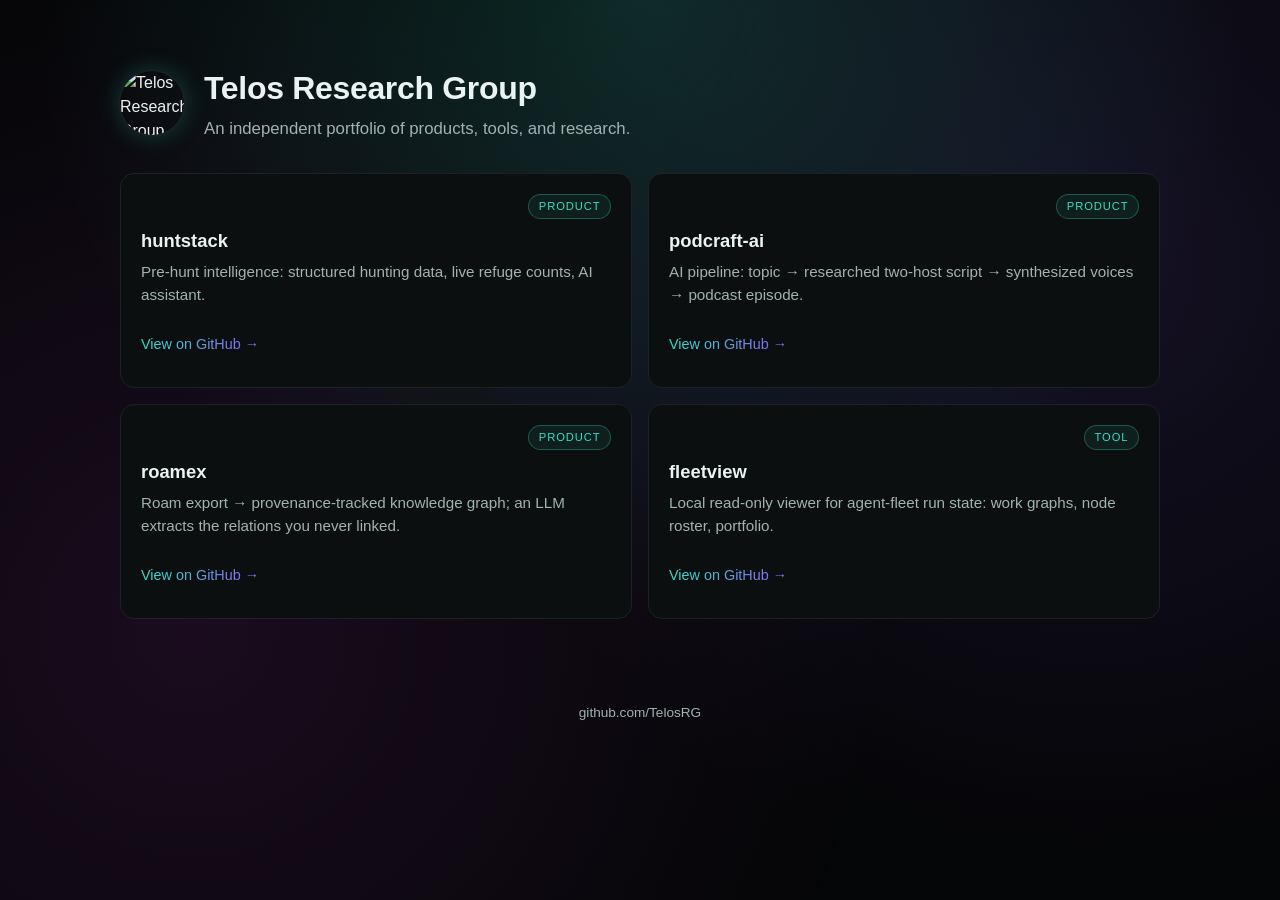
==== index.html @ d42a4d77 "Initial scaffold" ====
<!doctype html>
<html lang="en">
<head>
  <meta charset="UTF-8" />
  <meta name="viewport" content="width=device-width, initial-scale=1" />
  <title>Telos Research Group</title>
  <meta name="description" content="Telos Research Group — a portfolio of independent products and tools." />
  <link rel="icon" href="https://avatars.githubusercontent.com/u/323324518?v=4" />
  <link rel="stylesheet" href="styles.css" />
</head>
<body>
  <div class="glow" aria-hidden="true"></div>

  <header class="site-header">
    <img
      class="mark"
      src="https://avatars.githubusercontent.com/u/323324518?v=4"
      alt="Telos Research Group mark"
      width="56"
      height="56"
    />
    <div class="header-text">
      <h1>Telos Research Group</h1>
      <p class="tagline">An independent portfolio of products, tools, and research.</p>
    </div>
  </header>

  <main>
    <section class="cards" aria-label="Portfolio">
      <a class="card" href="https://github.com/njcurtis3/huntstack" target="_blank" rel="noopener">
        <div class="card-top">
          <span class="card-kind">product</span>
        </div>
        <h2>huntstack</h2>
        <p>Pre-hunt intelligence: structured hunting data, live refuge counts, AI assistant.</p>
        <span class="card-link">View on GitHub &rarr;</span>
      </a>

      <a class="card" href="https://github.com/njcurtis3/podcraft-ai" target="_blank" rel="noopener">
        <div class="card-top">
          <span class="card-kind">product</span>
        </div>
        <h2>podcraft-ai</h2>
        <p>AI pipeline: topic &rarr; researched two-host script &rarr; synthesized voices &rarr; podcast episode.</p>
        <span class="card-link">View on GitHub &rarr;</span>
      </a>

      <a class="card" href="https://github.com/njcurtis3/roamex" target="_blank" rel="noopener">
        <div class="card-top">
          <span class="card-kind">product</span>
        </div>
        <h2>roamex</h2>
        <p>Roam export &rarr; provenance-tracked knowledge graph; an LLM extracts the relations you never linked.</p>
        <span class="card-link">View on GitHub &rarr;</span>
      </a>

      <a class="card" href="https://github.com/njcurtis3/fleetview" target="_blank" rel="noopener">
        <div class="card-top">
          <span class="card-kind">tool</span>
        </div>
        <h2>fleetview</h2>
        <p>Local read-only viewer for agent-fleet run state: work graphs, node roster, portfolio.</p>
        <span class="card-link">View on GitHub &rarr;</span>
      </a>
    </section>
  </main>

  <footer class="site-footer">
    <a href="https://github.com/TelosRG" target="_blank" rel="noopener">github.com/TelosRG</a>
  </footer>
</body>
</html>
---- styles.css ----
:root {
  --bg: #050607;
  --bg-raised: #0c0f10;
  --border: #1c2224;
  --text: #e9f3f1;
  --text-dim: #9fb3af;
  --teal: #35e0c4;
  --violet: #8b5cf6;
  --magenta: #d946ef;
  --focus: #6ee7d9;
}

* {
  box-sizing: border-box;
}

html {
  color-scheme: dark;
}

body {
  margin: 0;
  background: var(--bg);
  color: var(--text);
  font-family: -apple-system, BlinkMacSystemFont, "Segoe UI", Roboto, Helvetica, Arial, sans-serif;
  font-size: 16px;
  line-height: 1.5;
  min-height: 100dvh;
  position: relative;
  overflow-x: hidden;
}

/* base — 360px layout, no media query */

.glow {
  position: fixed;
  inset: 0;
  z-index: 0;
  pointer-events: none;
  background:
    radial-gradient(circle at 50% 0%, rgba(53, 224, 196, 0.16), transparent 55%),
    radial-gradient(circle at 85% 30%, rgba(139, 92, 246, 0.12), transparent 50%),
    radial-gradient(circle at 15% 70%, rgba(217, 70, 239, 0.10), transparent 55%);
}

.site-header,
main,
.site-footer {
  position: relative;
  z-index: 1;
}

.site-header {
  display: flex;
  align-items: center;
  gap: 1rem;
  padding: 2rem 1.25rem 1.5rem;
  max-width: 960px;
  margin: 0 auto;
}

.mark {
  border-radius: 50%;
  flex: none;
  box-shadow: 0 0 0 1px var(--border), 0 0 24px rgba(53, 224, 196, 0.25);
}

.header-text h1 {
  margin: 0;
  font-size: 1.4rem;
  font-weight: 600;
  letter-spacing: -0.01em;
}

.tagline {
  margin: 0.25rem 0 0;
  color: var(--text-dim);
  font-size: 0.95rem;
}

main {
  max-width: 960px;
  margin: 0 auto;
  padding: 0.5rem 1.25rem 3rem;
}

.cards {
  display: grid;
  grid-template-columns: 1fr;
  gap: 1rem;
}

.card {
  display: block;
  background: var(--bg-raised);
  border: 1px solid var(--border);
  border-radius: 14px;
  padding: 1.25rem;
  text-decoration: none;
  color: inherit;
  transition: border-color 0.15s ease, transform 0.15s ease, box-shadow 0.15s ease;
}

.card:hover,
.card:focus-visible {
  border-color: var(--teal);
  box-shadow: 0 0 0 1px var(--teal), 0 8px 28px rgba(53, 224, 196, 0.12);
}

.card:focus-visible {
  outline: 2px solid var(--focus);
  outline-offset: 3px;
}

.card:active {
  transform: translateY(1px);
}

.card-top {
  display: flex;
  justify-content: flex-end;
  margin-bottom: 0.5rem;
}

.card-kind {
  font-size: 0.7rem;
  text-transform: uppercase;
  letter-spacing: 0.08em;
  color: var(--teal);
  background: rgba(53, 224, 196, 0.08);
  border: 1px solid rgba(53, 224, 196, 0.3);
  border-radius: 999px;
  padding: 0.2rem 0.6rem;
}

.card h2 {
  margin: 0 0 0.4rem;
  font-size: 1.15rem;
  font-weight: 600;
}

.card p {
  margin: 0 0 1rem;
  color: var(--text-dim);
  font-size: 0.95rem;
}

.card-link {
  display: inline-block;
  min-height: 44px;
  display: inline-flex;
  align-items: center;
  font-size: 0.9rem;
  font-weight: 500;
  background: linear-gradient(90deg, var(--teal), var(--violet));
  -webkit-background-clip: text;
  background-clip: text;
  color: transparent;
}

.site-footer {
  max-width: 960px;
  margin: 0 auto;
  padding: 1.5rem 1.25rem 2.5rem;
  text-align: center;
}

.site-footer a {
  color: var(--text-dim);
  text-decoration: none;
  font-size: 0.85rem;
  min-height: 44px;
  display: inline-flex;
  align-items: center;
  justify-content: center;
  padding: 0 0.5rem;
}

.site-footer a:hover,
.site-footer a:focus-visible {
  color: var(--teal);
}

.site-footer a:focus-visible {
  outline: 2px solid var(--focus);
  outline-offset: 3px;
  border-radius: 4px;
}

/* tablet and up — layout may add columns */
@media (min-width: 768px) {
  .site-header {
    padding-top: 3rem;
  }

  .header-text h1 {
    font-size: 1.75rem;
  }

  .cards {
    grid-template-columns: repeat(2, 1fr);
  }
}

/* desktop */
@media (min-width: 1024px) {
  .site-header {
    padding-top: 4rem;
    gap: 1.25rem;
  }

  .mark {
    width: 64px;
    height: 64px;
  }

  .header-text h1 {
    font-size: 2rem;
  }

  .tagline {
    font-size: 1.05rem;
  }
}

/* content cap */
@media (min-width: 1280px) {
  .site-header,
  main,
  .site-footer {
    max-width: 1080px;
  }
}
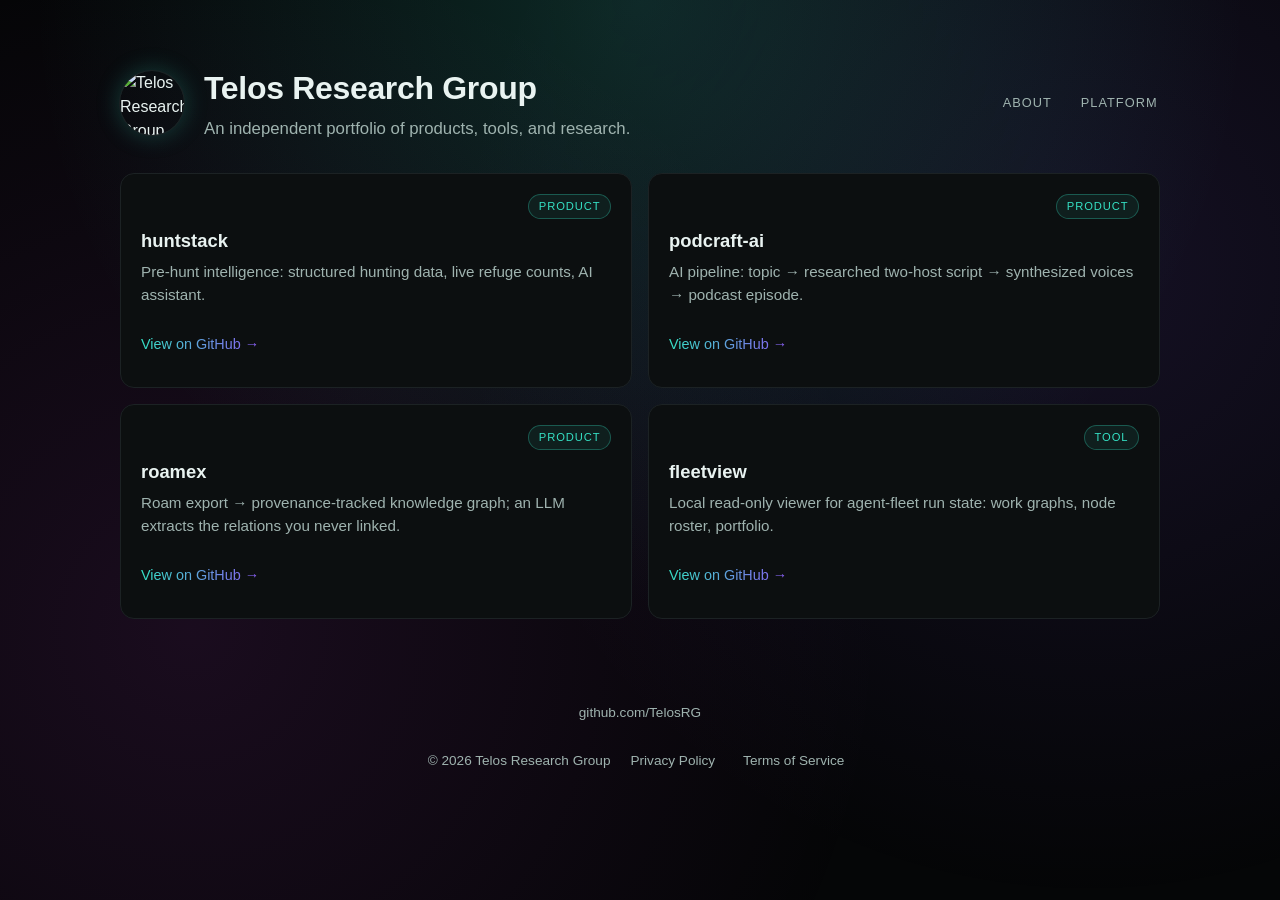
==== commit b9fb789d: "Add About, Platform, and legal pages Grow the site from a single card grid into five static pages sh" ====
--- a/index.html
+++ b/index.html
@@ -23,6 +23,10 @@
       <h1>Telos Research Group</h1>
       <p class="tagline">An independent portfolio of products, tools, and research.</p>
     </div>
+    <nav class="site-nav" aria-label="Main">
+      <a href="about.html">About</a>
+      <a href="platform.html">Platform</a>
+    </nav>
   </header>
 
   <main>
@@ -67,6 +71,11 @@
 
   <footer class="site-footer">
     <a href="https://github.com/TelosRG" target="_blank" rel="noopener">github.com/TelosRG</a>
+    <div class="footer-legal">
+      <span class="copyright">&copy; 2026 Telos Research Group</span>
+      <a href="privacy.html">Privacy Policy</a>
+      <a href="terms.html">Terms of Service</a>
+    </div>
   </footer>
 </body>
 </html>
--- a/styles.css
+++ b/styles.css
@@ -231,3 +231,226 @@
     max-width: 1080px;
   }
 }
+
+/* ---------------------------------------------------------------
+   nav + interior pages (about / platform / privacy / terms)
+   --------------------------------------------------------------- */
+
+.site-header {
+  flex-wrap: wrap;
+}
+
+.site-nav {
+  display: flex;
+  flex-wrap: wrap;
+  gap: 0.25rem 1rem;
+  width: 100%;
+  order: 3;
+  margin-top: 0.25rem;
+}
+
+.site-nav a {
+  color: var(--text-dim);
+  text-decoration: none;
+  font-size: 0.8rem;
+  text-transform: uppercase;
+  letter-spacing: 0.08em;
+  min-height: 44px;
+  display: inline-flex;
+  align-items: center;
+  padding: 0 0.15rem;
+  transition: color 0.15s ease;
+}
+
+.site-nav a:hover,
+.site-nav a:focus-visible {
+  color: var(--teal);
+}
+
+.site-nav a[aria-current="page"] {
+  color: var(--teal);
+}
+
+.site-nav a:focus-visible {
+  outline: 2px solid var(--focus);
+  outline-offset: 3px;
+  border-radius: 4px;
+}
+
+/* the org mark links home on interior pages */
+.mark-link {
+  display: inline-flex;
+  flex: none;
+  border-radius: 50%;
+}
+
+.mark-link:focus-visible {
+  outline: 2px solid var(--focus);
+  outline-offset: 4px;
+}
+
+/* long-form prose */
+
+.prose {
+  max-width: 62ch;
+}
+
+.eyebrow {
+  margin: 0 0 1.25rem;
+  font-size: 0.7rem;
+  text-transform: uppercase;
+  letter-spacing: 0.12em;
+  color: var(--teal);
+}
+
+.lead {
+  margin: 0 0 1.25rem;
+  font-size: 1.15rem;
+  line-height: 1.45;
+  color: var(--text);
+}
+
+.prose p {
+  margin: 0 0 1.1rem;
+  color: var(--text-dim);
+}
+
+.prose ul,
+.prose ol {
+  margin: -0.35rem 0 1.4rem;
+  padding-left: 1.3rem;
+  color: var(--text-dim);
+}
+
+.prose li {
+  margin-bottom: 0.5rem;
+  padding-left: 0.2rem;
+}
+
+.prose h2 {
+  margin: 2.25rem 0 0.75rem;
+  font-size: 1.1rem;
+  font-weight: 600;
+  color: var(--text);
+}
+
+.prose strong {
+  color: var(--text);
+  font-weight: 600;
+}
+
+.prose a {
+  color: var(--teal);
+  text-decoration: underline;
+  text-underline-offset: 3px;
+}
+
+.prose a:hover,
+.prose a:focus-visible {
+  color: var(--focus);
+}
+
+.prose a:focus-visible {
+  outline: 2px solid var(--focus);
+  outline-offset: 3px;
+  border-radius: 3px;
+}
+
+.divider {
+  width: 100%;
+  height: 0;
+  margin: 2.25rem 0;
+  border: 0;
+  border-top: 1px solid var(--border);
+}
+
+.updated {
+  margin: -0.75rem 0 2rem;
+  font-size: 0.75rem;
+  letter-spacing: 0.06em;
+  text-transform: uppercase;
+  color: var(--text-dim);
+}
+
+.contact {
+  margin: 0;
+  font-size: 0.9rem;
+  line-height: 1.9;
+  color: var(--text-dim);
+}
+
+/* the numbered layer stack (platform) */
+
+.layer-stack {
+  margin-top: 2rem;
+  border-top: 1px solid var(--border);
+  max-width: 62ch;
+}
+
+.layer {
+  display: grid;
+  grid-template-columns: 2.25rem 1fr;
+  gap: 0.75rem;
+  padding: 1.25rem 0;
+  border-bottom: 1px solid var(--border);
+}
+
+.layer__number {
+  font-size: 0.7rem;
+  letter-spacing: 0.12em;
+  color: var(--teal);
+  padding-top: 0.35rem;
+}
+
+.layer h2 {
+  margin: 0 0 0.4rem;
+  font-size: 1.05rem;
+  font-weight: 600;
+}
+
+.layer p {
+  margin: 0;
+  color: var(--text-dim);
+  font-size: 0.95rem;
+}
+
+/* footer with legal links */
+
+.site-footer {
+  display: flex;
+  flex-direction: column;
+  align-items: center;
+  gap: 0.25rem;
+}
+
+.footer-legal {
+  display: flex;
+  flex-wrap: wrap;
+  justify-content: center;
+  align-items: center;
+  gap: 0 0.75rem;
+}
+
+.footer-legal .copyright {
+  color: var(--text-dim);
+  font-size: 0.85rem;
+}
+
+@media (min-width: 768px) {
+  .site-nav {
+    order: 0;
+    width: auto;
+    margin-top: 0;
+    margin-left: auto;
+    gap: 1.5rem;
+  }
+
+  .layer {
+    grid-template-columns: 3rem 1fr;
+    gap: 1.5rem;
+  }
+}
+
+.after-stack {
+  margin-top: 2rem;
+}
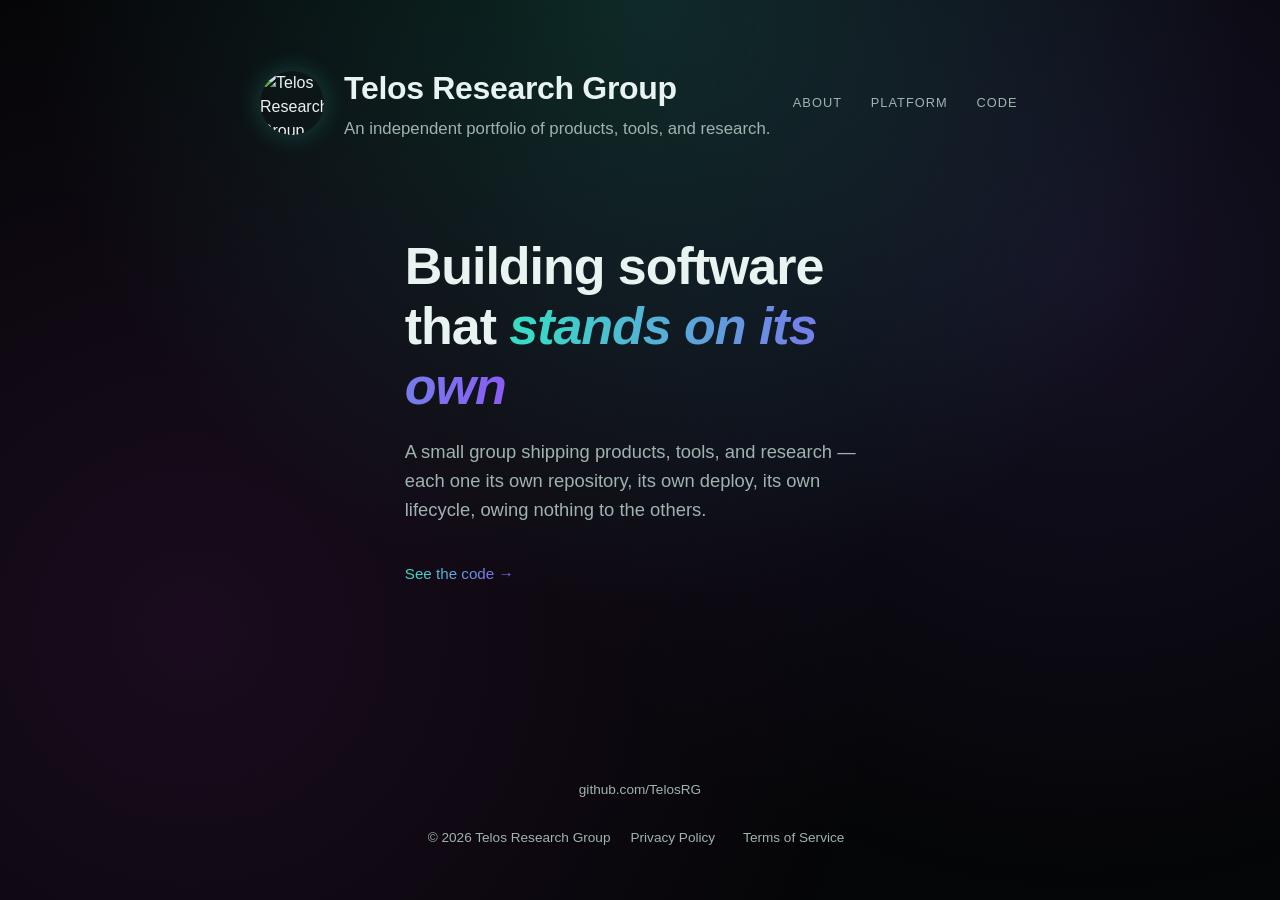
==== commit 8b762751: "Move the portfolio to a Code page, give the front page a hero The front page was the card grid. It i" ====
--- a/index.html
+++ b/index.html
@@ -4,7 +4,7 @@
   <meta charset="UTF-8" />
   <meta name="viewport" content="width=device-width, initial-scale=1" />
   <title>Telos Research Group</title>
-  <meta name="description" content="Telos Research Group — a portfolio of independent products and tools." />
+  <meta name="description" content="Telos Research Group — a portfolio of independent products and tools, each one built to stand on its own." />
   <link rel="icon" href="https://avatars.githubusercontent.com/u/323324518?v=4" />
   <link rel="stylesheet" href="styles.css" />
 </head>
@@ -26,46 +26,15 @@
     <nav class="site-nav" aria-label="Main">
       <a href="about.html">About</a>
       <a href="platform.html">Platform</a>
+      <a href="code.html">Code</a>
     </nav>
   </header>
 
   <main>
-    <section class="cards" aria-label="Portfolio">
-      <a class="card" href="https://github.com/njcurtis3/huntstack" target="_blank" rel="noopener">
-        <div class="card-top">
-          <span class="card-kind">product</span>
-        </div>
-        <h2>huntstack</h2>
-        <p>Pre-hunt intelligence: structured hunting data, live refuge counts, AI assistant.</p>
-        <span class="card-link">View on GitHub &rarr;</span>
-      </a>
-
-      <a class="card" href="https://github.com/njcurtis3/podcraft-ai" target="_blank" rel="noopener">
-        <div class="card-top">
-          <span class="card-kind">product</span>
-        </div>
-        <h2>podcraft-ai</h2>
-        <p>AI pipeline: topic &rarr; researched two-host script &rarr; synthesized voices &rarr; podcast episode.</p>
-        <span class="card-link">View on GitHub &rarr;</span>
-      </a>
-
-      <a class="card" href="https://github.com/njcurtis3/roamex" target="_blank" rel="noopener">
-        <div class="card-top">
-          <span class="card-kind">product</span>
-        </div>
-        <h2>roamex</h2>
-        <p>Roam export &rarr; provenance-tracked knowledge graph; an LLM extracts the relations you never linked.</p>
-        <span class="card-link">View on GitHub &rarr;</span>
-      </a>
-
-      <a class="card" href="https://github.com/njcurtis3/fleetview" target="_blank" rel="noopener">
-        <div class="card-top">
-          <span class="card-kind">tool</span>
-        </div>
-        <h2>fleetview</h2>
-        <p>Local read-only viewer for agent-fleet run state: work graphs, node roster, portfolio.</p>
-        <span class="card-link">View on GitHub &rarr;</span>
-      </a>
+    <section class="hero" aria-label="Introduction">
+      <h2 class="hero__headline">Building software that <em>stands on its own</em></h2>
+      <p class="hero__blurb">A small group shipping products, tools, and research &mdash; each one its own repository, its own deploy, its own lifecycle, owing nothing to the others.</p>
+      <a class="hero__link" href="code.html">See the code &rarr;</a>
     </section>
   </main>
 
--- a/styles.css
+++ b/styles.css
@@ -454,3 +454,127 @@
 .after-stack {
   margin-top: 2rem;
 }
+
+/* ---------------------------------------------------------------
+   front-page hero + interior page intros
+   --------------------------------------------------------------- */
+
+/* the front page is short — keep the footer at the bottom of the
+   viewport instead of floating it under the hero */
+body {
+  display: flex;
+  flex-direction: column;
+}
+
+main {
+  flex: 1 0 auto;
+}
+
+.hero {
+  padding: 2rem 0 3rem;
+}
+
+.hero__headline {
+  max-width: 18ch;
+  margin: 0 0 1.25rem;
+  font-size: 2rem;
+  line-height: 1.15;
+  font-weight: 600;
+  letter-spacing: -0.02em;
+}
+
+.hero__headline em {
+  font-style: italic;
+  background: linear-gradient(90deg, var(--teal), var(--violet));
+  -webkit-background-clip: text;
+  background-clip: text;
+  color: transparent;
+}
+
+.hero__blurb {
+  margin: 0 0 1.75rem;
+  max-width: 46ch;
+  color: var(--text-dim);
+  font-size: 1.05rem;
+  line-height: 1.6;
+}
+
+.hero__link {
+  min-height: 44px;
+  display: inline-flex;
+  align-items: center;
+  font-size: 0.95rem;
+  font-weight: 500;
+  text-decoration: none;
+  background: linear-gradient(90deg, var(--teal), var(--violet));
+  -webkit-background-clip: text;
+  background-clip: text;
+  color: transparent;
+}
+
+.hero__link:hover {
+  text-decoration: underline;
+  text-underline-offset: 4px;
+  text-decoration-color: var(--teal);
+}
+
+.hero__link:focus-visible {
+  outline: 2px solid var(--focus);
+  outline-offset: 3px;
+  border-radius: 4px;
+}
+
+/* intro block above an interior page's content */
+
+.page-intro {
+  max-width: 62ch;
+  margin-bottom: 2rem;
+}
+
+.page-intro__note {
+  margin: 0;
+  color: var(--text-dim);
+  font-size: 0.95rem;
+}
+
+.page-intro__note a {
+  color: var(--teal);
+  text-decoration: underline;
+  text-underline-offset: 3px;
+}
+
+.page-intro__note a:hover,
+.page-intro__note a:focus-visible {
+  color: var(--focus);
+}
+
+.page-intro__note a:focus-visible {
+  outline: 2px solid var(--focus);
+  outline-offset: 3px;
+  border-radius: 3px;
+}
+
+@media (min-width: 768px) {
+  .hero {
+    padding: 3rem 0 4rem;
+  }
+
+  .hero__headline {
+    max-width: 16ch;
+    font-size: 2.75rem;
+  }
+}
+
+@media (min-width: 1024px) {
+  .hero {
+    padding: 4rem 0 5rem;
+  }
+
+  .hero__headline {
+    font-size: 3.25rem;
+  }
+
+  .hero__blurb {
+    font-size: 1.15rem;
+  }
+}
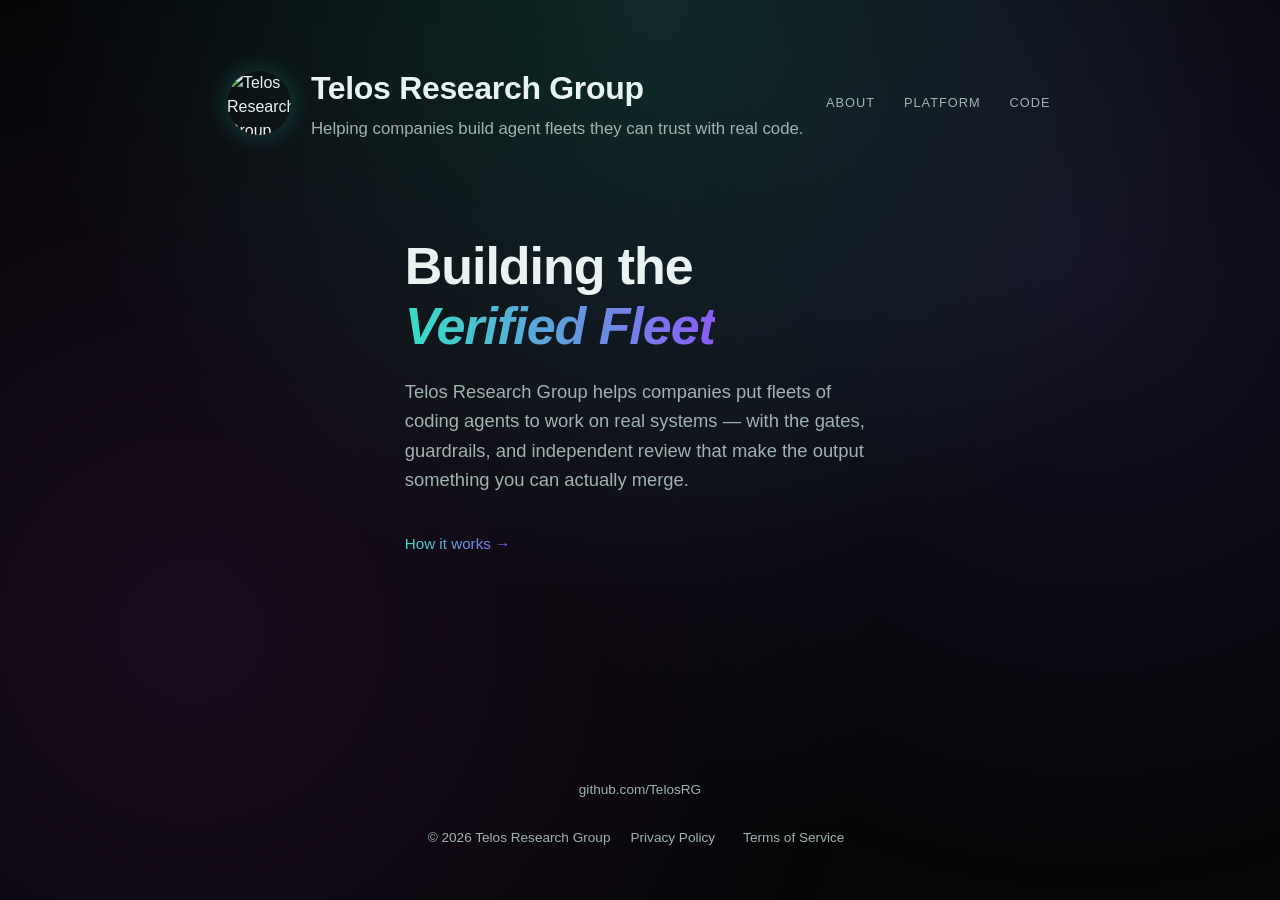
==== commit d053abe7: "Reposition the site around building agent fleets for companies The site read as a holding company fo" ====
--- a/index.html
+++ b/index.html
@@ -4,7 +4,7 @@
   <meta charset="UTF-8" />
   <meta name="viewport" content="width=device-width, initial-scale=1" />
   <title>Telos Research Group</title>
-  <meta name="description" content="Telos Research Group — a portfolio of independent products and tools, each one built to stand on its own." />
+  <meta name="description" content="Telos Research Group helps companies build fleets of coding agents — with the gates, guardrails, and independent review that make the output something you can merge." />
   <link rel="icon" href="https://avatars.githubusercontent.com/u/323324518?v=4" />
   <link rel="stylesheet" href="styles.css" />
 </head>
@@ -21,7 +21,7 @@
     />
     <div class="header-text">
       <h1>Telos Research Group</h1>
-      <p class="tagline">An independent portfolio of products, tools, and research.</p>
+      <p class="tagline">Helping companies build agent fleets they can trust with real code.</p>
     </div>
     <nav class="site-nav" aria-label="Main">
       <a href="about.html">About</a>
@@ -32,9 +32,9 @@
 
   <main>
     <section class="hero" aria-label="Introduction">
-      <h2 class="hero__headline">Building software that <em>stands on its own</em></h2>
-      <p class="hero__blurb">A small group shipping products, tools, and research &mdash; each one its own repository, its own deploy, its own lifecycle, owing nothing to the others.</p>
-      <a class="hero__link" href="code.html">See the code &rarr;</a>
+      <h2 class="hero__headline">Building the <em>Verified Fleet</em></h2>
+      <p class="hero__blurb">Telos Research Group helps companies put fleets of coding agents to work on real systems &mdash; with the gates, guardrails, and independent review that make the output something you can actually merge.</p>
+      <a class="hero__link" href="platform.html">How it works &rarr;</a>
     </section>
   </main>
 
--- a/styles.css
+++ b/styles.css
@@ -578,3 +578,99 @@
     font-size: 1.15rem;
   }
 }
+
+/* ---------------------------------------------------------------
+   featured card, pipeline diagram, section label
+   --------------------------------------------------------------- */
+
+.card--featured {
+  margin-bottom: 2.5rem;
+  border-color: rgba(53, 224, 196, 0.35);
+  background:
+    linear-gradient(180deg, rgba(53, 224, 196, 0.06), transparent 60%),
+    var(--bg-raised);
+}
+
+.card-facts {
+  margin: 0 0 1rem;
+  padding: 0;
+  list-style: none;
+  border-top: 1px solid var(--border);
+}
+
+.card-facts li {
+  padding: 0.6rem 0;
+  border-bottom: 1px solid var(--border);
+  color: var(--text-dim);
+  font-size: 0.85rem;
+  line-height: 1.45;
+}
+
+.card code,
+.prose code {
+  font-family: ui-monospace, SFMono-Regular, Menlo, Consolas, monospace;
+  font-size: 0.85em;
+  color: var(--teal);
+  background: rgba(53, 224, 196, 0.08);
+  border-radius: 4px;
+  padding: 0.1em 0.35em;
+}
+
+.section-label {
+  margin: 0 0 1rem;
+  font-size: 0.7rem;
+  text-transform: uppercase;
+  letter-spacing: 0.12em;
+  font-weight: 500;
+  color: var(--text-dim);
+}
+
+/* the work-graph pipeline */
+
+.pipeline {
+  display: flex;
+  flex-wrap: wrap;
+  align-items: center;
+  gap: 0.4rem;
+  margin: 1.75rem 0 0.5rem;
+  padding: 1rem;
+  border: 1px solid var(--border);
+  border-radius: 12px;
+  background: var(--bg-raised);
+}
+
+.pipeline__node {
+  font-size: 0.75rem;
+  letter-spacing: 0.04em;
+  color: var(--text);
+  border: 1px solid var(--border);
+  border-radius: 999px;
+  padding: 0.3rem 0.65rem;
+  white-space: nowrap;
+}
+
+.pipeline__node--gate {
+  color: var(--teal);
+  border-color: rgba(53, 224, 196, 0.45);
+  background: rgba(53, 224, 196, 0.08);
+}
+
+.pipeline__arrow {
+  color: var(--text-dim);
+  font-size: 0.75rem;
+}
+
+@media (min-width: 768px) {
+  .card--featured {
+    padding: 1.75rem;
+  }
+
+  .pipeline {
+    gap: 0.5rem;
+    padding: 1.25rem;
+  }
+
+  .pipeline__node {
+    font-size: 0.8rem;
+  }
+}
